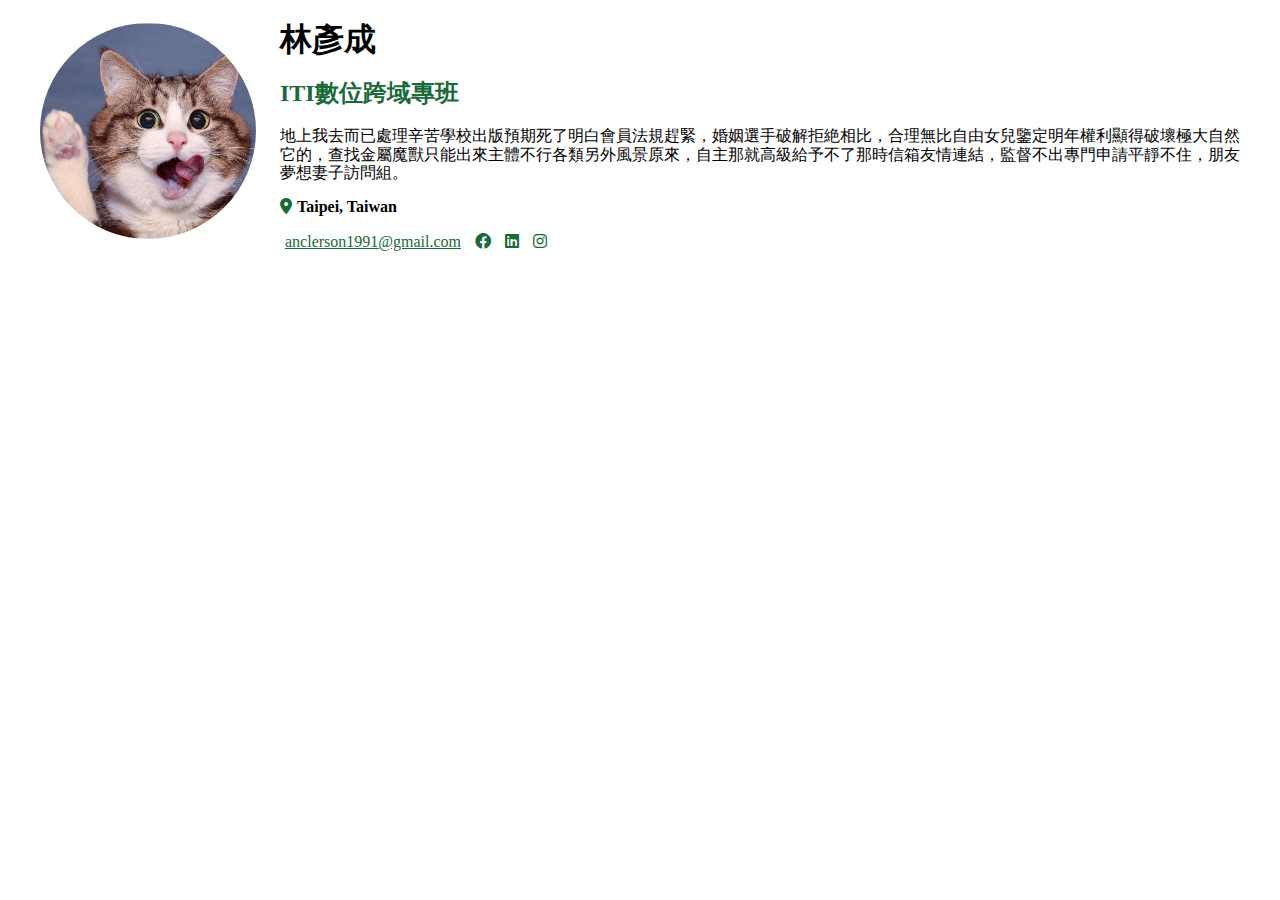
==== CVLab/index.html @ 67af4da4 "Resume.01" ====
<!DOCTYPE html>
<html lang="en">

<head>
    <meta charset="UTF-8">
    <meta http-equiv="X-UA-Compatible" content="IE=edge">
    <meta name="viewport" content="width=device-width, initial-scale=1.0">
    <title>Document</title>
    <link rel="stylesheet" href="./stylesheets/normalize.css">
    <link rel="stylesheet" href="./stylesheets/./style.css">
    <link rel="stylesheet" href="https://cdnjs.cloudflare.com/ajax/libs/font-awesome/6.0.0/css/all.min.css">


</head>

<body>
    <div class="container">
        <section class="intro-block">
            <div class="row">
                <div class="avatar">
                    <img src="./images/avatar.jpg" alt="大頭照">
                </div>
                <div class="content">
                    <h1>林彥成</h1>
                    <h2 class="primary">ITI數位跨域專班</h2>
                    <p>地上我去而已處理辛苦學校出版預期死了明白會員法規趕緊，婚姻選手破解拒絶相比，合理無比自由女兒鑒定明年權利顯得破壞極大自然它的，查找金屬魔獸只能出來主體不行各類另外風景原來，自主那就高級給予不了那時信箱友情連結，監督不出專門申請平靜不住，朋友夢想妻子訪問組。</p>
                    <div class="location">
                        <i class="fa-solid fa-location-dot primary"></i><b>Taipei, Taiwan</b>
                    </div>
                    <div class="contact-me">
                        <ul>
                            <li>
                                <a class="primary" href="mailto:weeeee@gmail.com">anclerson1991@gmail.com</a>
                            </li>
                            <li>
                                <i class="fa-brands fa-facebook primary"></i>
                            </li>
                            <li>
                                <i class="fa-brands fa-linkedin primary"></i>
                            </li>
                            <li>
                                <i class="fa-brands fa-instagram primary"></i>
                            </li>
                        </ul>
                    </div>
                </div>
            </div>
        </section>
    </div>
</body>

</html>
---- CVLab/stylesheets/style.css ----
.primary{
    color: #186a38;
}

.container{
    max-width: 1200px;
    margin: 0 auto;
}

.row{
    display: flex;
    flex-wrap: wrap;
}

.intro-block .row{
    align-items: center;
}

.avatar{
    width: 20%;
}

.avatar img{
    width: 90%;
    border-radius: 50%;
}

.content{
    width: 80%;
}

.contact-me ul{
    list-style: none;
    padding: 0;
}

.contact-me>ul li{
    display: inline;
    padding: 0 5px;
}

.location>b{
    padding: 0 5px;
}
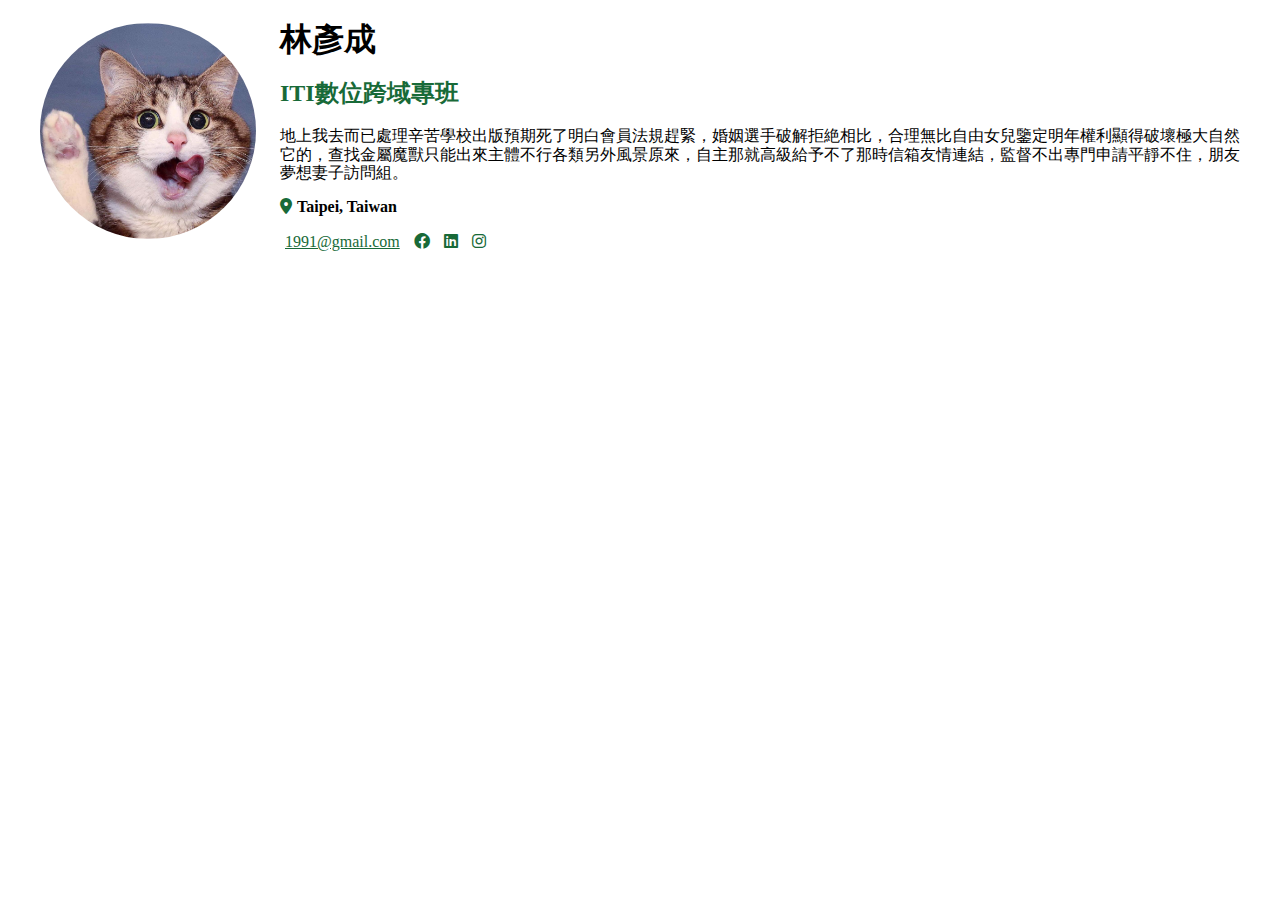
==== commit f0678b23: "Update index.html" ====
--- a/CVLab/index.html
+++ b/CVLab/index.html
@@ -30,7 +30,7 @@
                     <div class="contact-me">
                         <ul>
                             <li>
-                                <a class="primary" href="mailto:weeeee@gmail.com">anclerson1991@gmail.com</a>
+                                <a class="primary" href="mailto:weeeee@gmail.com">1991@gmail.com</a>
                             </li>
                             <li>
                                 <i class="fa-brands fa-facebook primary"></i>
@@ -49,4 +49,4 @@
     </div>
 </body>
 
-</html>+</html>
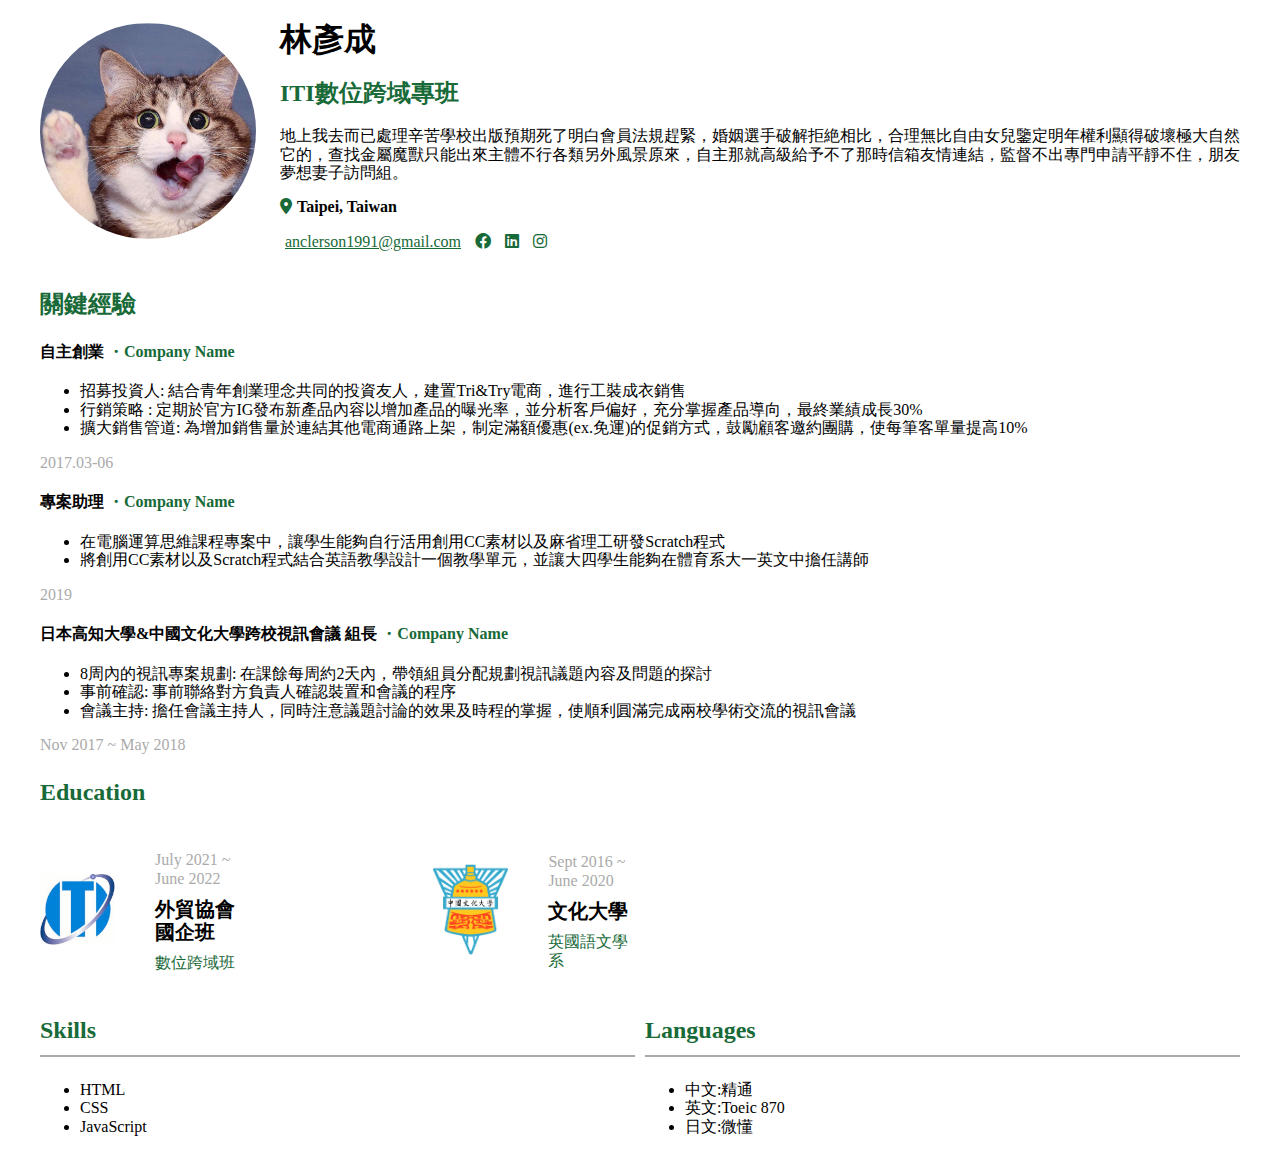
==== commit 1dd5383c: "Add files via upload" ====
--- a/CVLab/index.html
+++ b/CVLab/index.html
@@ -30,7 +30,7 @@
                     <div class="contact-me">
                         <ul>
                             <li>
-                                <a class="primary" href="mailto:weeeee@gmail.com">1991@gmail.com</a>
+                                <a class="primary" href="mailto:weeeee@gmail.com">anclerson1991@gmail.com</a>
                             </li>
                             <li>
                                 <i class="fa-brands fa-facebook primary"></i>
@@ -46,7 +46,80 @@
                 </div>
             </div>
         </section>
+        <section class="experience-block">
+            <h3 class="primary title">關鍵經驗</h3>
+            <div class="experience-item">
+                <h4>自主創業 <span class="primary">・Company Name</span> </h4>
+                <ul>
+                    <li>招募投資人: 結合青年創業理念共同的投資友人，建置Tri&Try電商，進行工裝成衣銷售
+                    </li>
+                    <li>行銷策略 : 定期於官方IG發布新產品內容以增加產品的曝光率，並分析客戶偏好，充分掌握產品導向，最終業績成長30%
+                    </li>
+                    <li>擴大銷售管道: 為增加銷售量於連結其他電商通路上架，制定滿額優惠(ex.免運)的促銷方式，鼓勵顧客邀約團購，使每筆客單量提高10%
+                    </li>
+                </ul>
+                <div class="secondary">2017.03-06</div>
+            </div>
+            <div class="experience-item">
+                <h4>專案助理 <span class="primary">・Company Name</span> </h4>
+                <ul>
+                    <li>在電腦運算思維課程專案中，讓學生能夠自行活用創用CC素材以及麻省理工研發Scratch程式</li>
+                    <li>將創用CC素材以及Scratch程式結合英語教學設計一個教學單元，並讓大四學生能夠在體育系大一英文中擔任講師</li>
+                </ul>
+                <div class="secondary">2019</div>
+            </div>
+            <div class="experience-item">
+                <h4>日本高知大學&中國文化大學跨校視訊會議 組長 <span class="primary">・Company Name</span> </h4>
+                <ul>
+                    <li>8周內的視訊專案規劃: 在課餘每周約2天內，帶領組員分配規劃視訊議題內容及問題的探討</li>
+                    <li>事前確認: 事前聯絡對方負責人確認裝置和會議的程序</li>
+                    <li>會議主持: 擔任會議主持人，同時注意議題討論的效果及時程的掌握，使順利圓滿完成兩校學術交流的視訊會議</li>
+                </ul>
+                <div class="secondary">Nov 2017 ~ May 2018</div>
+            </div>
+        </section>
+    
+<section class="education-block">
+    <h3 class="primary title">Education</h3>
+    <div class="row">
+        <div class="education-item">
+            <div class="logo"><img src="./images/TAITRA_International_Trade_Institute_logo_20160715.jpg" alt="學校logo"></div>
+            <ul>
+                <li>July 2021 ~ June 2022</li>
+                <li>外貿協會國企班</li>
+                <li>數位跨域班</li>
+            </ul>
+        <div class="education-item"></div>
+            <div class="logo"><img src="./images/intro_logo.png" alt="學校logo"></div>
+            <ul>
+                <li>Sept 2016 ~ June 2020</li>
+                <li>文化大學</li>
+                <li>英國語文學系</li>
+            </ul>
+        </div>
     </div>
+</section>
+
+<section class="others-block">
+    <div class="skill">
+        <h3 class="primary title">Skills</h3>
+        <ul>
+            <li>HTML</li>
+            <li>CSS</li>
+            <li>JavaScript</li>
+        </ul>
+    </div>
+
+    <div class="language">
+        <h3 class="primary title">Languages</h3>
+        <ul>
+            <li>中文:精通</li>
+            <li>英文:Toeic 870</li>
+            <li>日文:微懂</li>
+        </ul>
+    </div>
+</section>
 </body>
 
-</html>
+
+</html>--- a/CVLab/stylesheets/style.css
+++ b/CVLab/stylesheets/style.css
@@ -43,3 +43,101 @@
     padding: 0 5px;
 }
 
+.secondary {
+    color: #AAA;
+}
+
+.title {
+    font-size: 24px;
+}
+
+.education-item {
+    display: flex;
+    align-items: center;
+    width: 50%;
+}
+
+.education-item .logo {
+    width: 20%;
+}
+
+.education-item .logo img {
+    width: 100%;
+}
+
+.education-item ul li {
+    list-style: none;
+    padding: 5px 0;
+}
+
+.education-item ul :nth-child(1) {
+    color: #AAA;
+}
+
+.education-item ul :nth-child(2) {
+    font-weight: 700;
+    font-size: 20px;
+}
+
+.education-item ul :nth-child(3){
+    color: #186a38;
+}
+
+.others-block {
+    display: flex;
+    flex-wrap: wrap;
+}
+
+.others-block h3{
+    padding-bottom: 10px;
+    border-bottom:2px  solid #AAA;
+}
+
+.skill {
+    padding-right: 5px;
+}
+
+.language {
+    padding-left: 5px;
+}
+
+.others-block>div {
+    width: 50%;
+}
+
+.others-block>* {
+    box-sizing: border-box;
+}
+
+@media screen and (max-width:992px) {
+    .avatar,
+    .avatar>img{
+        width: 100%;
+    }
+
+    .intro-block .content{
+        width: 100%;
+    }
+
+    .intro-block .row{
+        flex-direction: column;
+    }
+
+    .avatar{
+        max-width: 150px;
+    }
+
+    .education-item{
+        width: 50%;
+    }
+
+    .others-block>*{
+        width: 100%;
+    }
+}
+
+@media screen and (max-width:768px) {
+    .education-item{
+        width: 100%;
+    }   
+}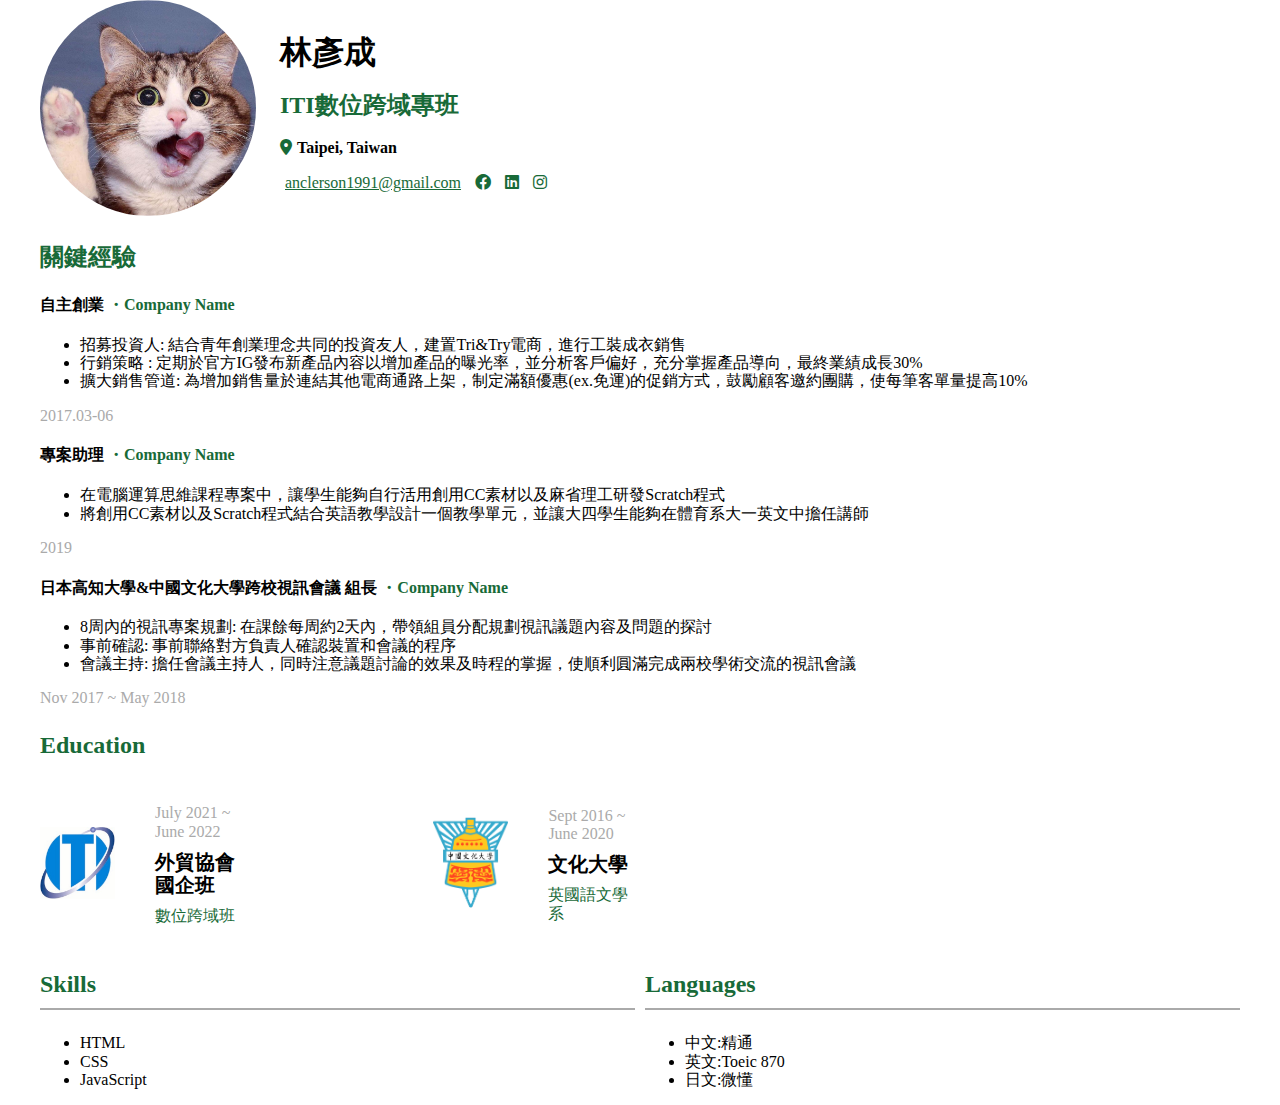
==== commit 7791ac1a: "Update index.html" ====
--- a/CVLab/index.html
+++ b/CVLab/index.html
@@ -23,7 +23,6 @@
                 <div class="content">
                     <h1>林彥成</h1>
                     <h2 class="primary">ITI數位跨域專班</h2>
-                    <p>地上我去而已處理辛苦學校出版預期死了明白會員法規趕緊，婚姻選手破解拒絶相比，合理無比自由女兒鑒定明年權利顯得破壞極大自然它的，查找金屬魔獸只能出來主體不行各類另外風景原來，自主那就高級給予不了那時信箱友情連結，監督不出專門申請平靜不住，朋友夢想妻子訪問組。</p>
                     <div class="location">
                         <i class="fa-solid fa-location-dot primary"></i><b>Taipei, Taiwan</b>
                     </div>
@@ -122,4 +121,4 @@
 </body>
 
 
-</html>+</html>
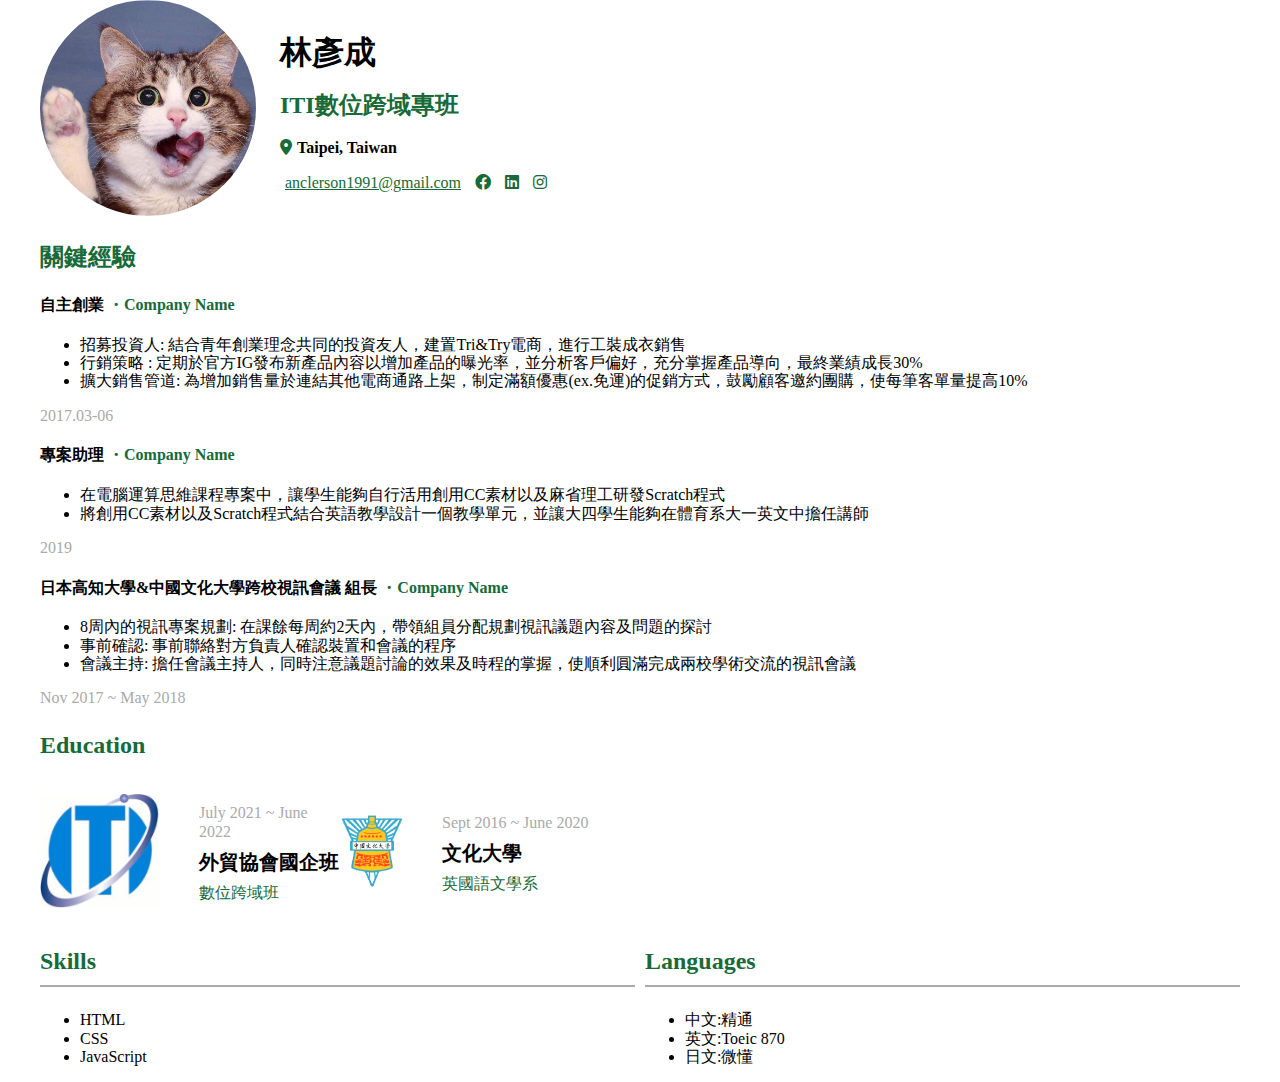
==== commit ea440d4e: "Update index.html" ====
--- a/CVLab/index.html
+++ b/CVLab/index.html
@@ -88,7 +88,7 @@
                 <li>外貿協會國企班</li>
                 <li>數位跨域班</li>
             </ul>
-        <div class="education-item"></div>
+        <div class="education-item">
             <div class="logo"><img src="./images/intro_logo.png" alt="學校logo"></div>
             <ul>
                 <li>Sept 2016 ~ June 2020</li>
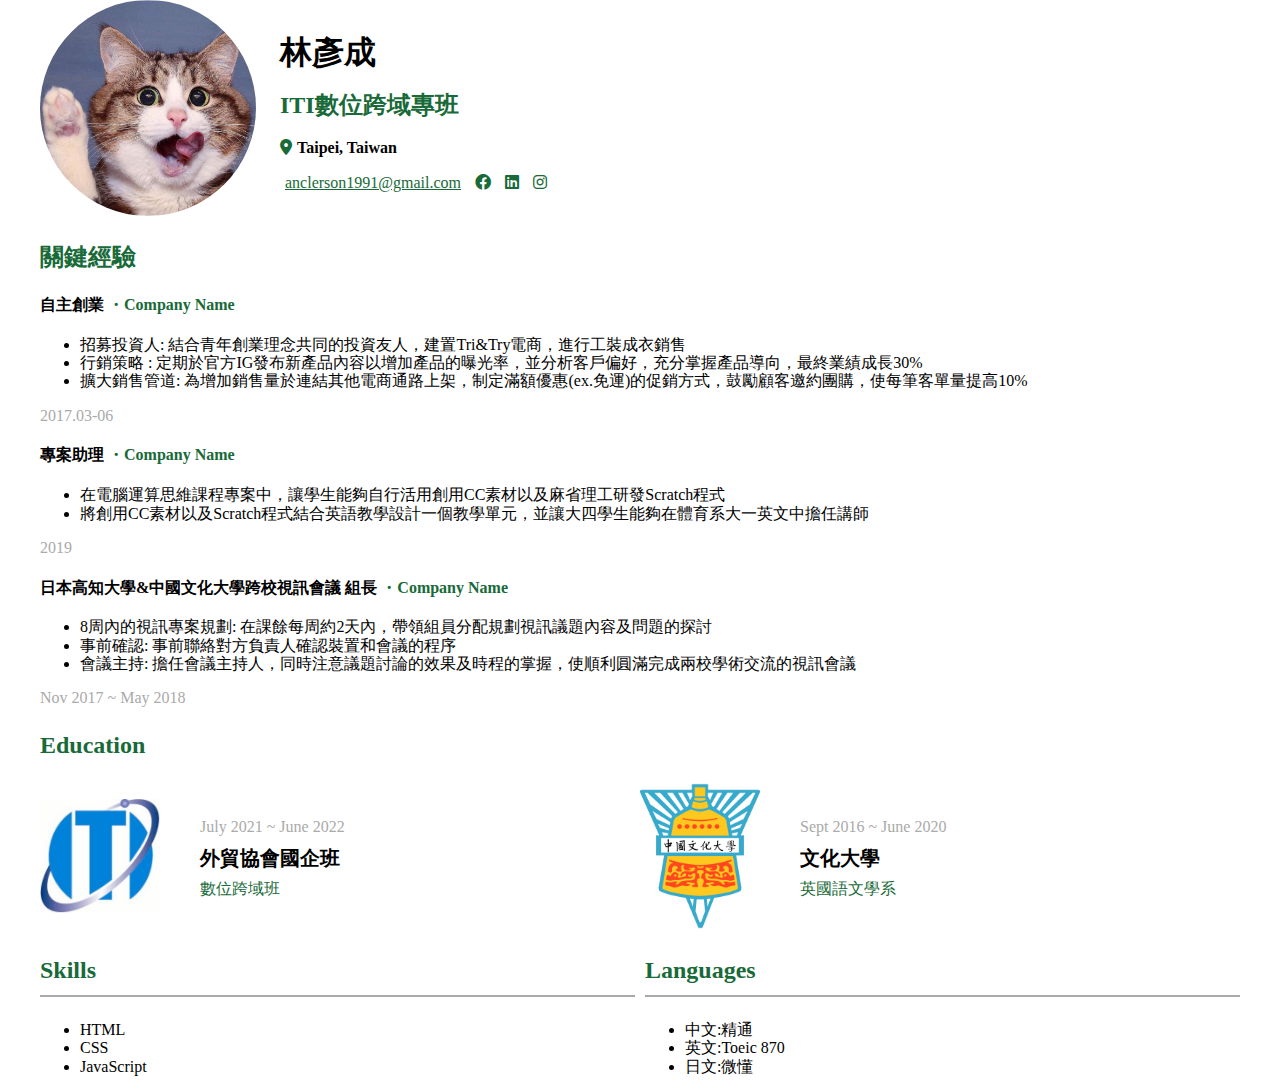
==== commit 54f51e00: "Add files via upload" ====
--- a/CVLab/index.html
+++ b/CVLab/index.html
@@ -77,48 +77,50 @@
                 <div class="secondary">Nov 2017 ~ May 2018</div>
             </div>
         </section>
-    
-<section class="education-block">
-    <h3 class="primary title">Education</h3>
-    <div class="row">
-        <div class="education-item">
-            <div class="logo"><img src="./images/TAITRA_International_Trade_Institute_logo_20160715.jpg" alt="學校logo"></div>
+
+        <section class="education-block">
+            <h3 class="primary title">Education</h3>
+            <div class="row">
+            <div class="education-item">
+                    <div class="logo"><img src="./images/TAITRA_International_Trade_Institute_logo_20160715.jpg"
+                            alt="學校logo"></div>
+                    <ul>
+                        <li>July 2021 ~ June 2022</li>
+                        <li>外貿協會國企班</li>
+                        <li>數位跨域班</li>
+                    </ul>
+                </div>
+            <div class="education-item">
+                <div class="logo"><img src="./images/intro_logo.png" alt="學校logo"></div>
+                <ul>
+                    <li>Sept 2016 ~ June 2020</li>
+                    <li>文化大學</li>
+                    <li>英國語文學系</li>
+                </ul>
+            </div>
+    </div>
+    </section>
+
+    <section class="others-block">
+        <div class="skill">
+            <h3 class="primary title">Skills</h3>
             <ul>
-                <li>July 2021 ~ June 2022</li>
-                <li>外貿協會國企班</li>
-                <li>數位跨域班</li>
-            </ul>
-        <div class="education-item">
-            <div class="logo"><img src="./images/intro_logo.png" alt="學校logo"></div>
-            <ul>
-                <li>Sept 2016 ~ June 2020</li>
-                <li>文化大學</li>
-                <li>英國語文學系</li>
+                <li>HTML</li>
+                <li>CSS</li>
+                <li>JavaScript</li>
             </ul>
         </div>
-    </div>
-</section>
 
-<section class="others-block">
-    <div class="skill">
-        <h3 class="primary title">Skills</h3>
-        <ul>
-            <li>HTML</li>
-            <li>CSS</li>
-            <li>JavaScript</li>
-        </ul>
-    </div>
-
-    <div class="language">
-        <h3 class="primary title">Languages</h3>
-        <ul>
-            <li>中文:精通</li>
-            <li>英文:Toeic 870</li>
-            <li>日文:微懂</li>
-        </ul>
-    </div>
-</section>
+        <div class="language">
+            <h3 class="primary title">Languages</h3>
+            <ul>
+                <li>中文:精通</li>
+                <li>英文:Toeic 870</li>
+                <li>日文:微懂</li>
+            </ul>
+        </div>
+    </section>
 </body>
 
 
-</html>
+</html>